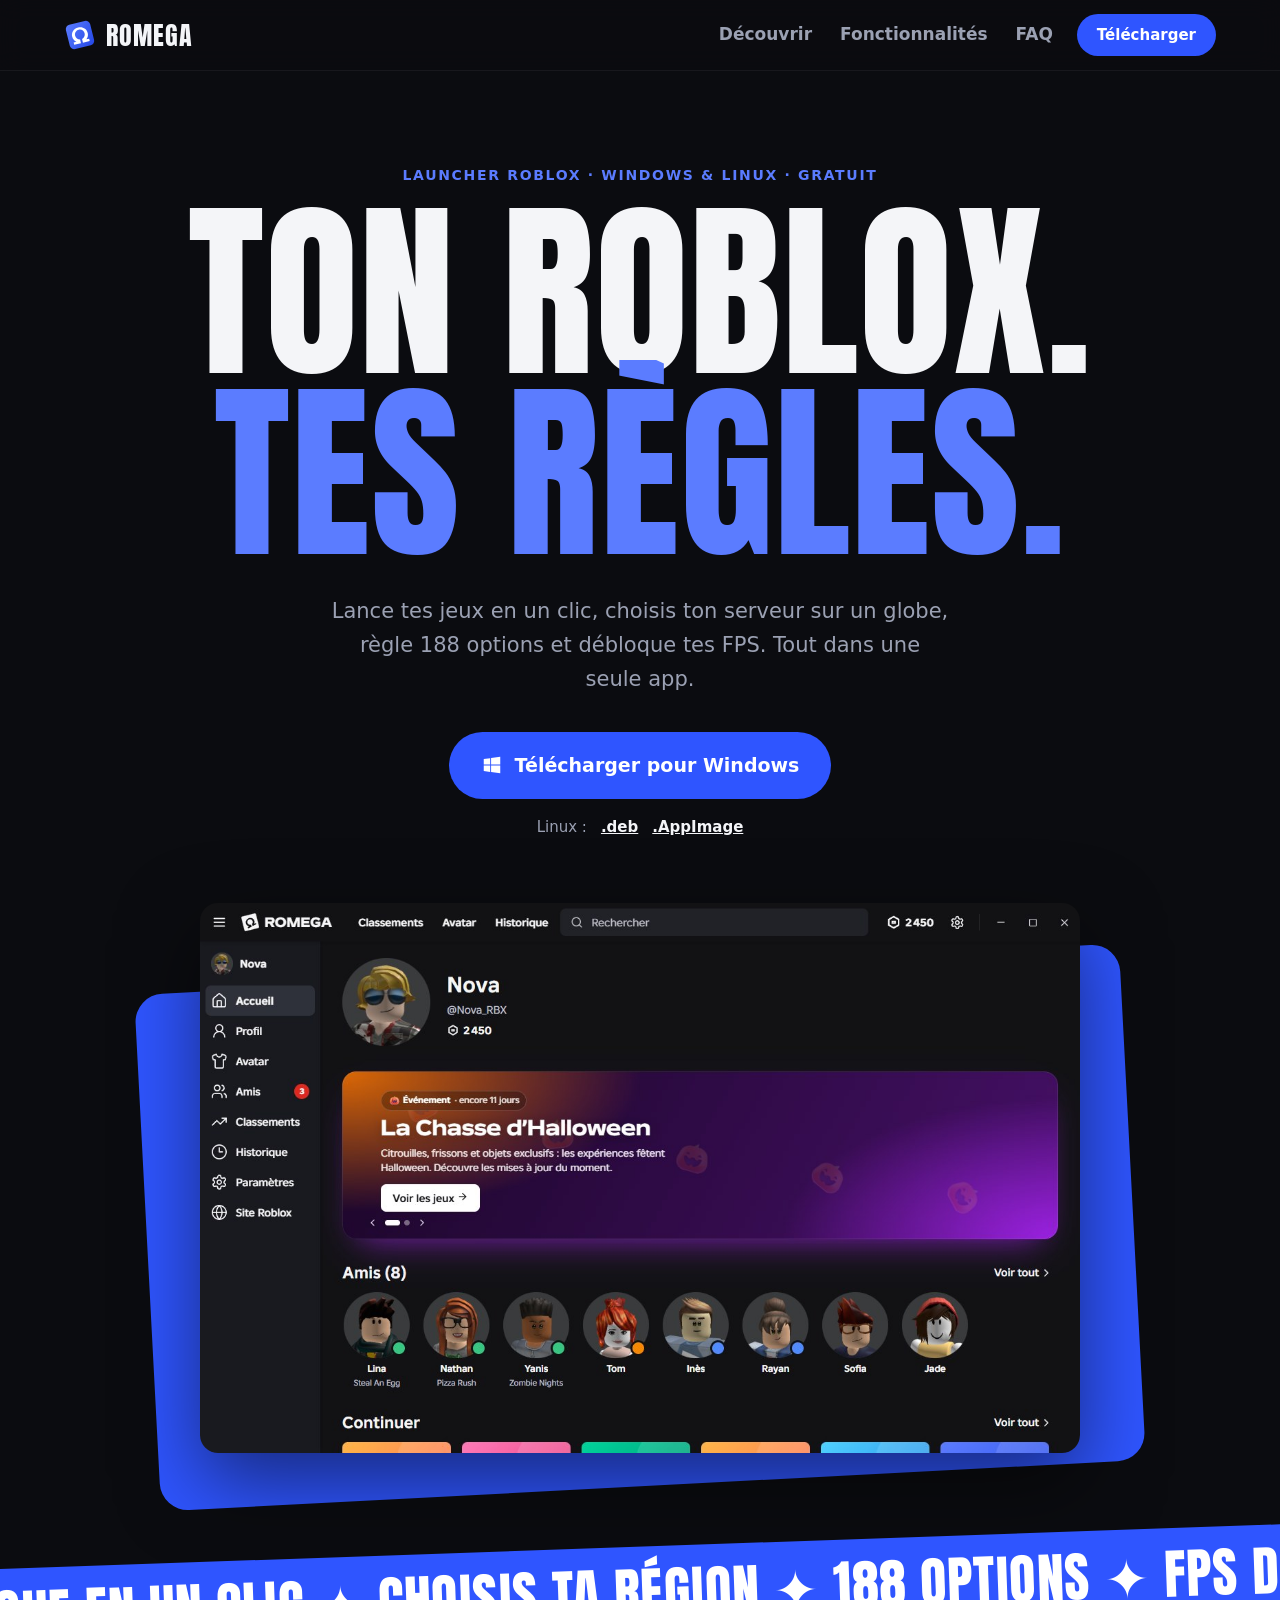
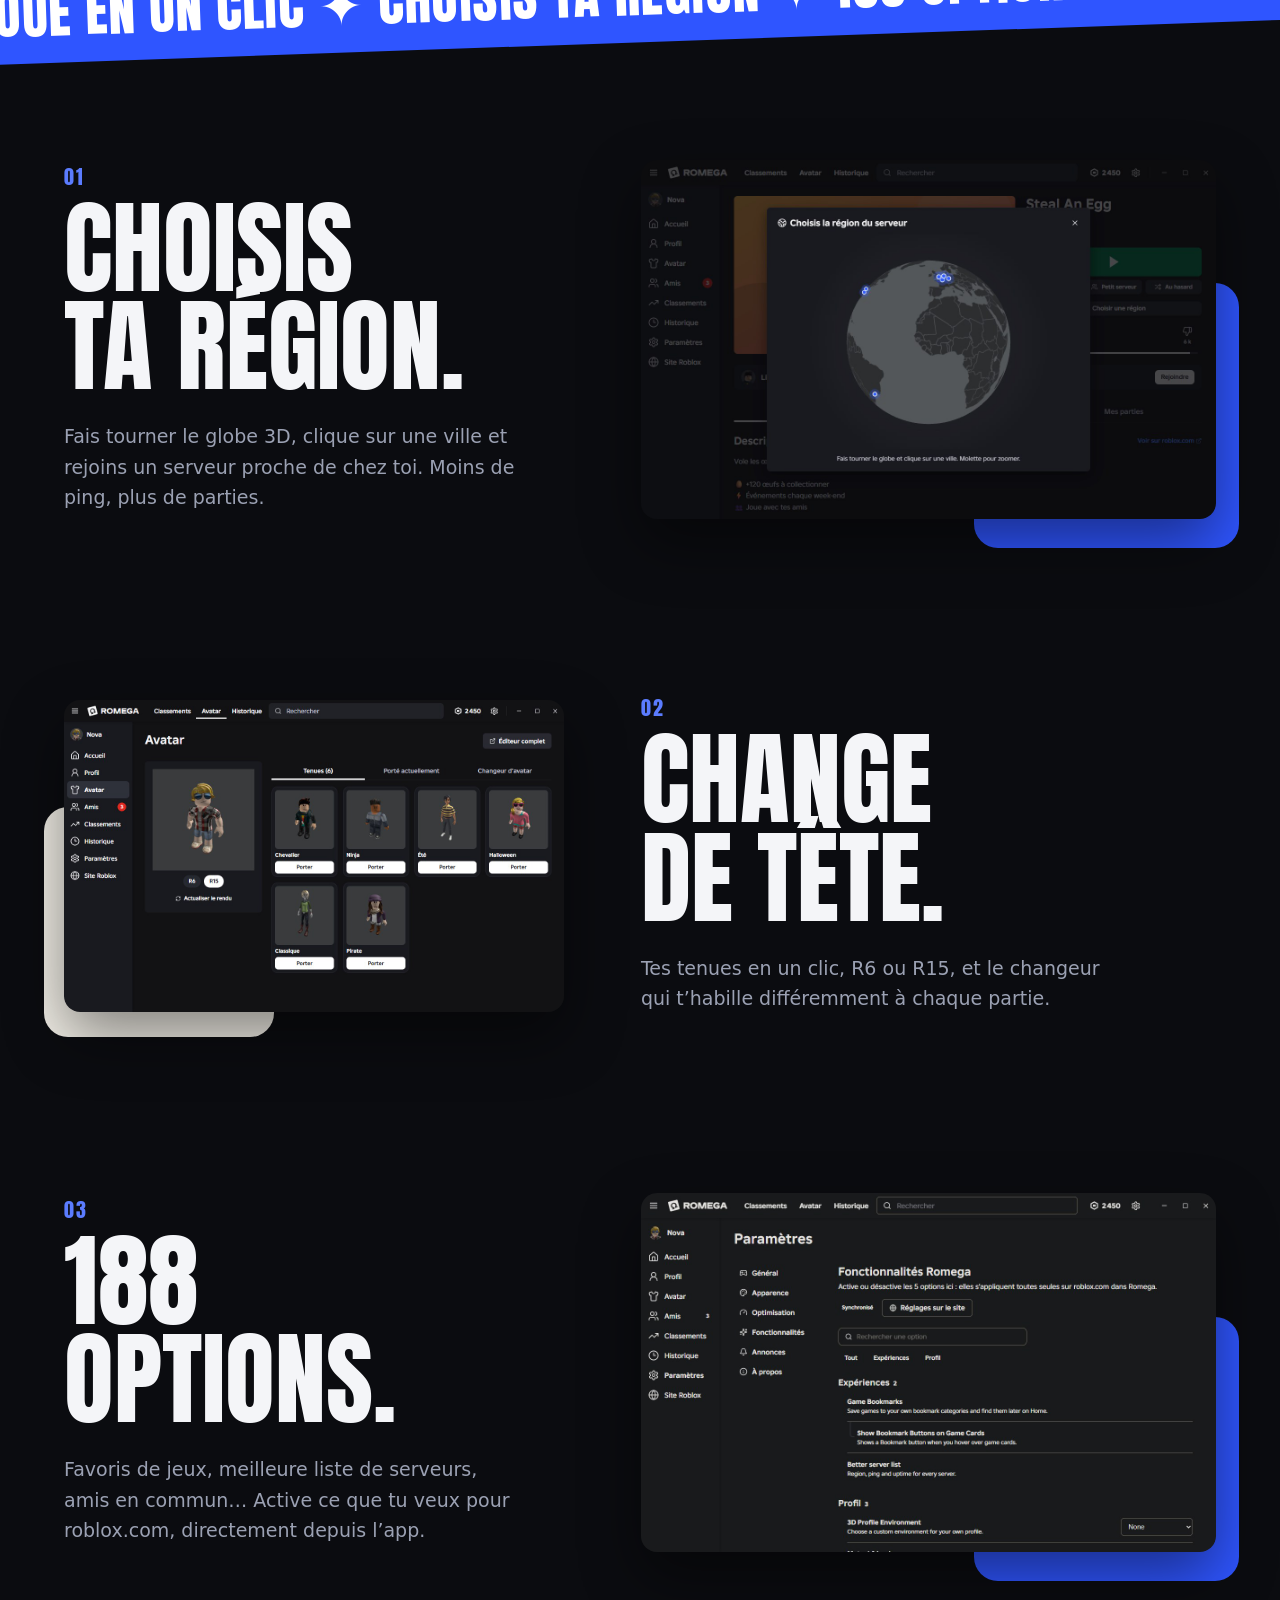
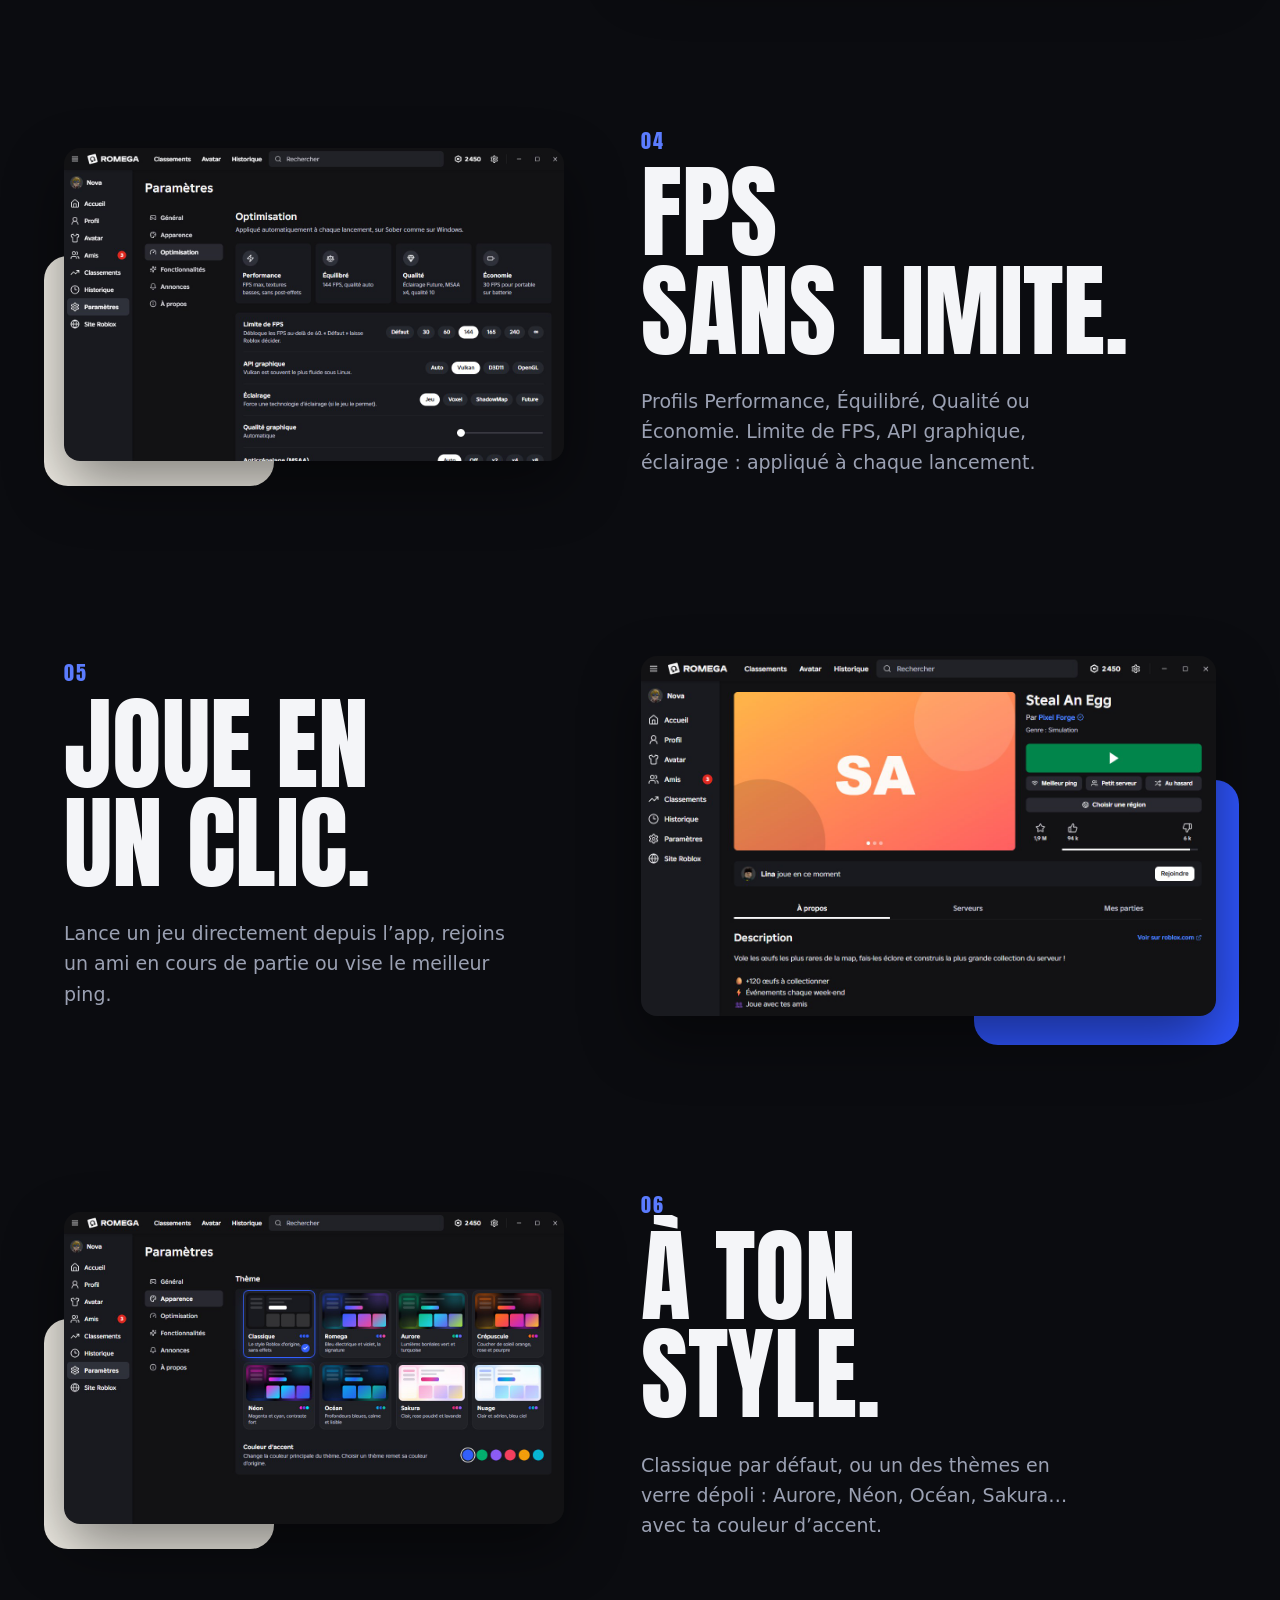
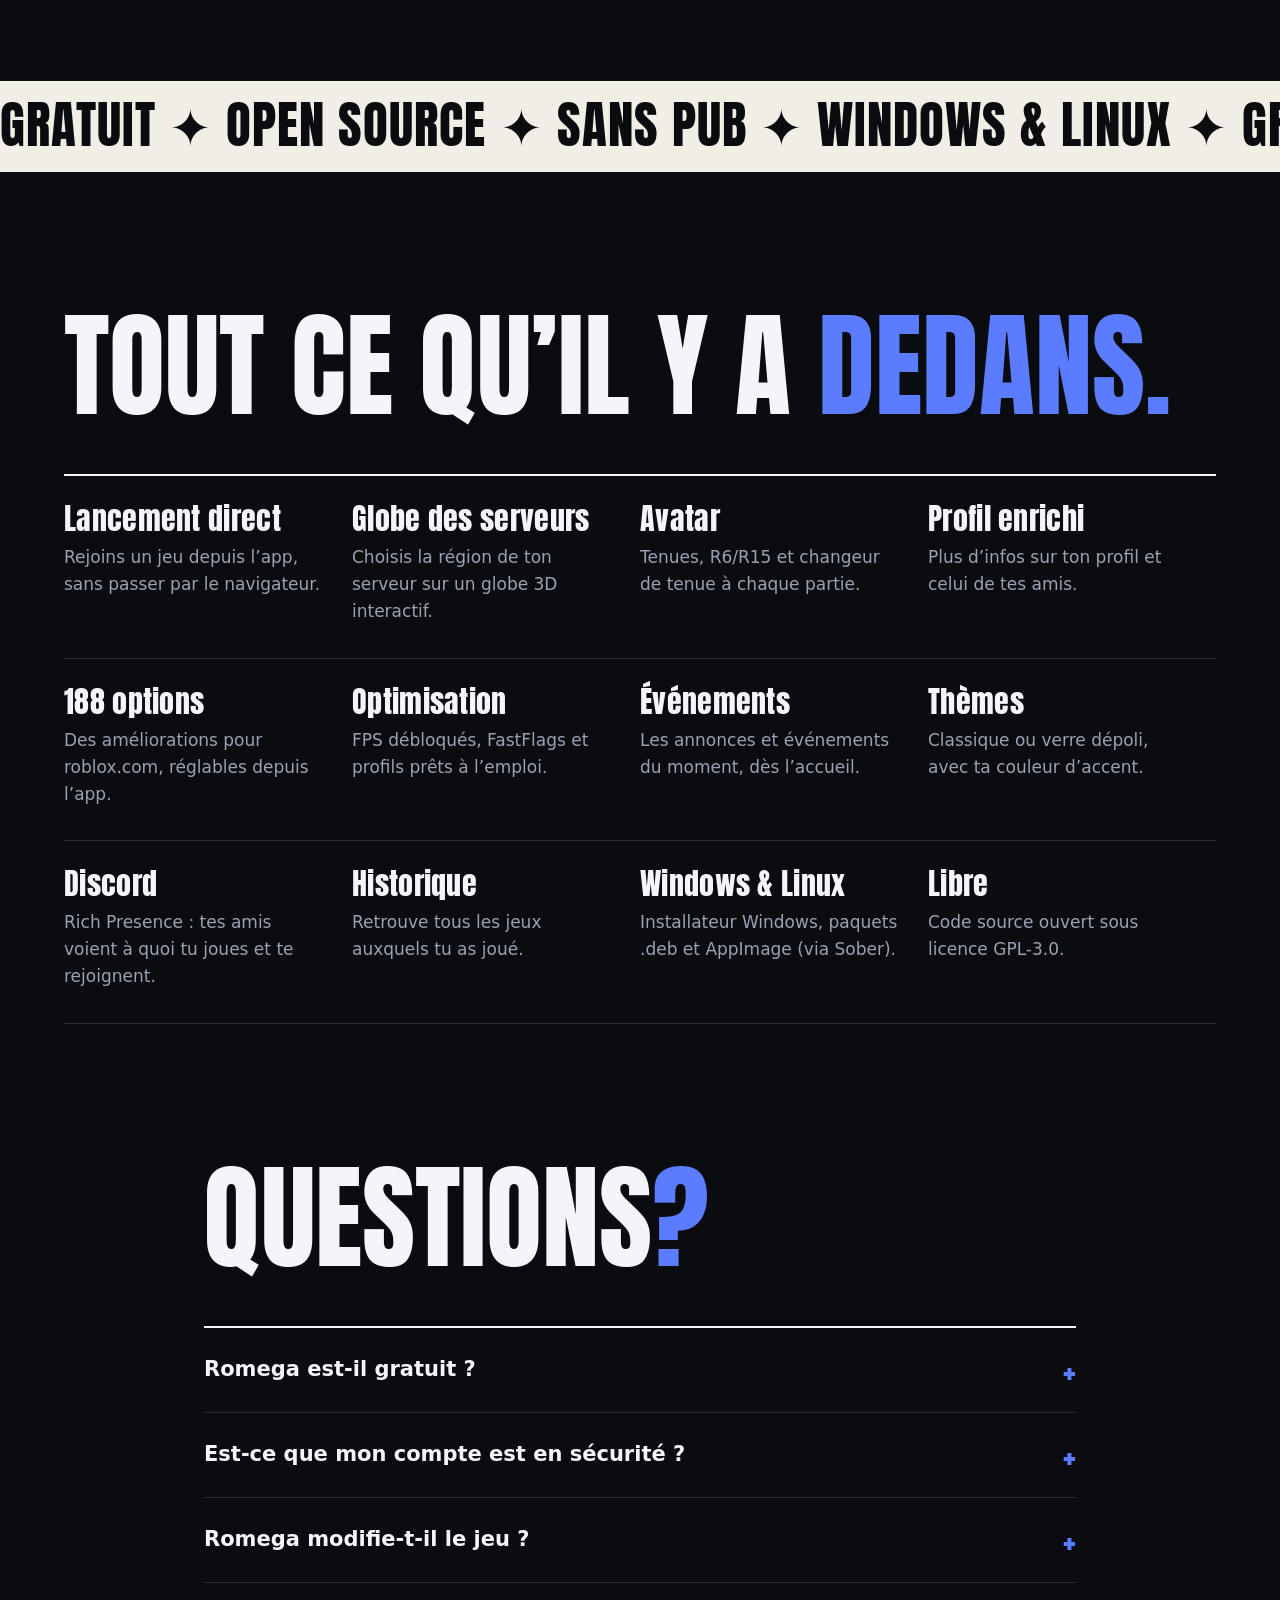
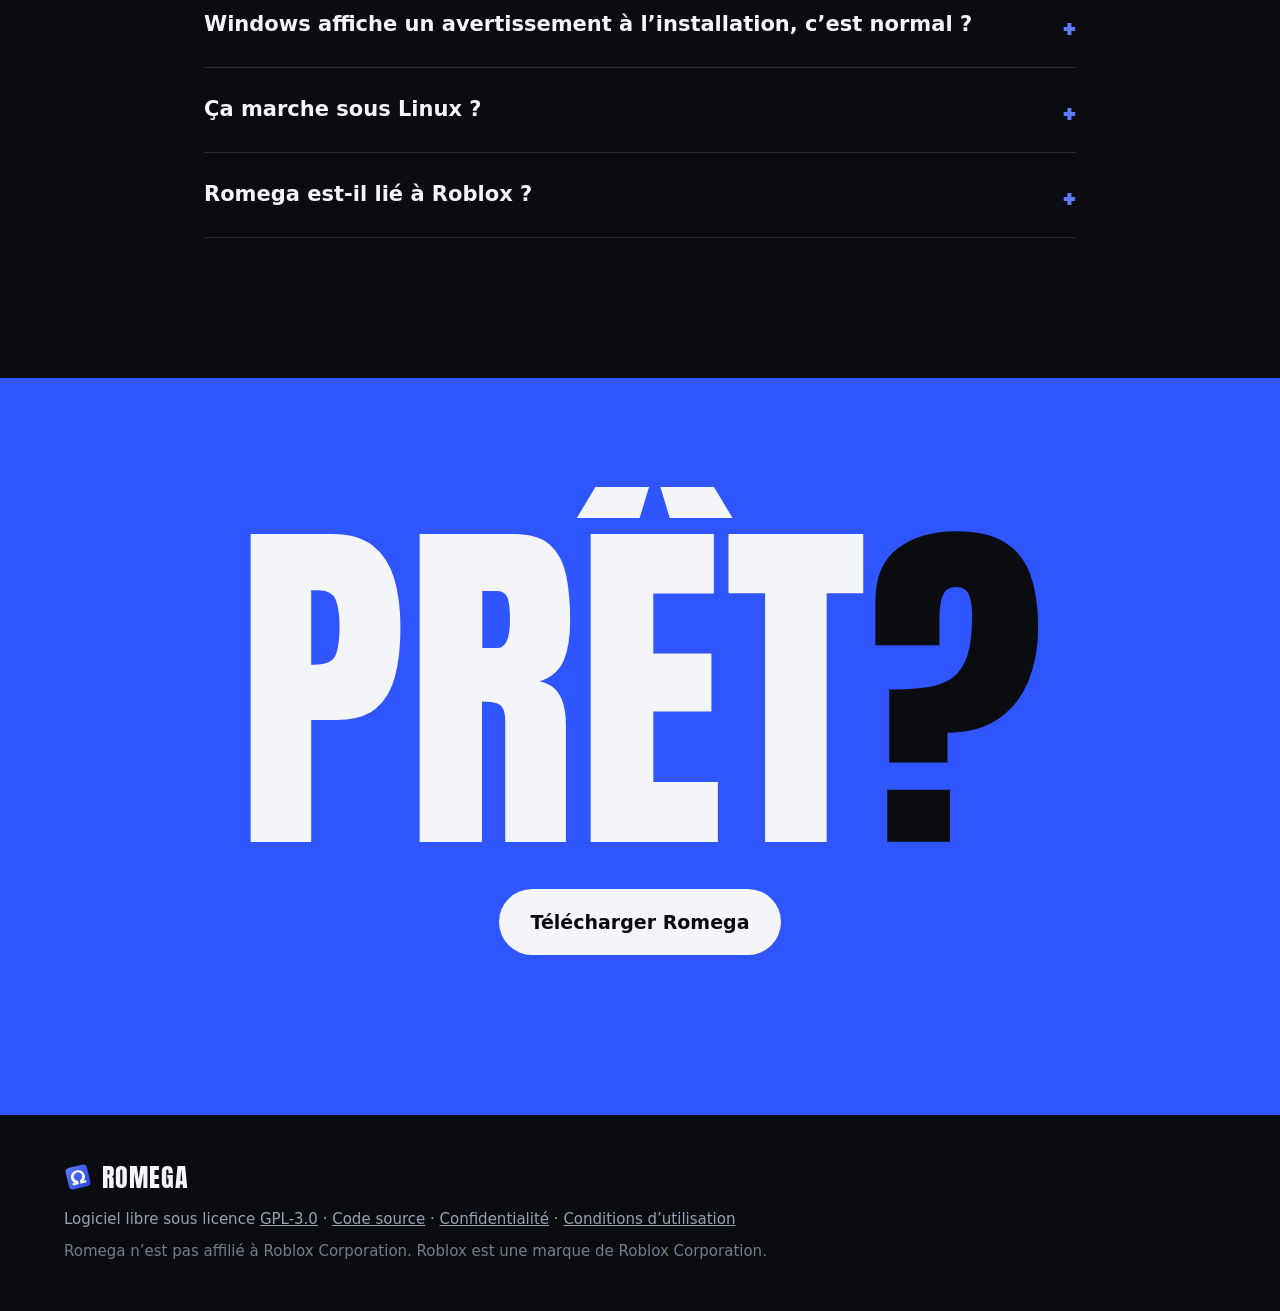
==== website/index.html @ b969984a "Publish Romega web components" ====
<!doctype html>
<html lang="fr">
<head>
  <meta charset="utf-8">
  <meta name="viewport" content="width=device-width, initial-scale=1">
  <title>Romega — le launcher Roblox qui va plus loin</title>
  <meta name="description" content="Romega est un launcher Roblox gratuit et libre pour Windows et Linux : lancement direct, choix de la région du serveur sur un globe 3D, avatar, 188 options, FPS illimités, thèmes et Discord Rich Presence.">
  <meta name="theme-color" content="#0B0C10">
  <meta property="og:title" content="Romega — le launcher Roblox qui va plus loin">
  <meta property="og:description" content="Lancement direct, globe des serveurs, 188 options, FPS illimités. Gratuit et libre.">
  <meta property="og:image" content="assets/accueil.jpg">
  <link rel="icon" href="assets/logo.svg" type="image/svg+xml">
  <link rel="icon" href="assets/favicon.png" type="image/png">
  <link rel="preload" href="fonts/anton.woff2" as="font" type="font/woff2" crossorigin>
  <link rel="stylesheet" href="style.css">
</head>
<body>
  <a class="skip" href="#main">Aller au contenu</a>

  <header class="top">
    <a class="brand" href="#" aria-label="Romega, accueil">
      <img src="assets/logo.svg" alt="" width="32" height="32">
      <span>ROMEGA</span>
    </a>
    <nav class="nav" aria-label="Navigation principale">
      <a href="#showcase">Découvrir</a>
      <a href="#fonctionnalites">Fonctionnalités</a>
      <a href="#faq">FAQ</a>
    </nav>
    <a class="btn btn-sm" data-dl="windows" href="#telecharger">Télécharger</a>
  </header>

  <main id="main">
    <!-- HERO -->
    <section class="hero">
      <p class="kicker reveal">Launcher Roblox · Windows &amp; Linux · Gratuit</p>
      <h1 class="hero-title" aria-label="Ton Roblox. Tes règles.">
        <span class="line"><span>TON ROBLOX.</span></span>
        <span class="line"><span class="accent">TES RÈGLES.</span></span>
      </h1>
      <p class="lead reveal">Lance tes jeux en un clic, choisis ton serveur sur un globe, règle 188 options et débloque tes FPS. Tout dans une seule app.</p>
      <div class="cta reveal" id="telecharger">
        <a class="btn btn-lg" data-dl="windows" href="#">
          <svg viewBox="0 0 24 24" aria-hidden="true"><path d="M3 5.5 10 4.5v7H3zM11 4.4 21 3v8.5H11zM3 12.5h7v7L3 18.5zM11 12.5h10V21l-10-1.4z"/></svg>
          Télécharger pour Windows
        </a>
        <div class="alt-dl">
          <span>Linux :</span>
          <a data-dl="deb" href="#">.deb</a>
          <a data-dl="appimage" href="#">.AppImage</a>
        </div>
      </div>
      <figure class="hero-shot reveal">
        <img src="assets/accueil.jpg" alt="Accueil de Romega : profil, événement d’Halloween et amis en ligne" width="1280" height="800">
      </figure>
    </section>

    <!-- BANDEAU -->
    <div class="marquee marquee-blue" aria-hidden="true">
      <div class="track">
        <span>JOUE EN UN CLIC ✦ CHOISIS TA RÉGION ✦ 188 OPTIONS ✦ FPS DÉBLOQUÉS ✦ CHANGE DE TENUE ✦&nbsp;</span>
        <span>JOUE EN UN CLIC ✦ CHOISIS TA RÉGION ✦ 188 OPTIONS ✦ FPS DÉBLOQUÉS ✦ CHANGE DE TENUE ✦&nbsp;</span>
      </div>
    </div>

    <!-- SHOWCASES -->
    <section id="showcase" class="showcases" aria-label="Découvrir Romega">
      <article class="show">
        <div class="show-text">
          <span class="num">01</span>
          <h2 class="big"><span class="line"><span>CHOISIS</span></span><span class="line"><span>TA RÉGION.</span></span></h2>
          <p>Fais tourner le globe 3D, clique sur une ville et rejoins un serveur proche de chez toi. Moins de ping, plus de parties.</p>
        </div>
        <figure class="show-img"><img src="assets/globe.jpg" alt="Globe 3D de sélection de la région du serveur" loading="lazy" width="1280" height="800"></figure>
      </article>

      <article class="show flip">
        <div class="show-text">
          <span class="num">02</span>
          <h2 class="big"><span class="line"><span>CHANGE</span></span><span class="line"><span>DE TÊTE.</span></span></h2>
          <p>Tes tenues en un clic, R6 ou R15, et le changeur qui t’habille différemment à chaque partie.</p>
        </div>
        <figure class="show-img"><img src="assets/avatar.jpg" alt="Page Avatar avec le rendu du personnage et les tenues enregistrées" loading="lazy" width="1280" height="800"></figure>
      </article>

      <article class="show">
        <div class="show-text">
          <span class="num">03</span>
          <h2 class="big"><span class="line"><span>188</span></span><span class="line"><span>OPTIONS.</span></span></h2>
          <p>Favoris de jeux, meilleure liste de serveurs, amis en commun… Active ce que tu veux pour roblox.com, directement depuis l’app.</p>
        </div>
        <figure class="show-img"><img src="assets/fonctionnalites.jpg" alt="Page Fonctionnalités avec des interrupteurs par option" loading="lazy" width="1280" height="800"></figure>
      </article>

      <article class="show flip">
        <div class="show-text">
          <span class="num">04</span>
          <h2 class="big"><span class="line"><span>FPS</span></span><span class="line"><span>SANS LIMITE.</span></span></h2>
          <p>Profils Performance, Équilibré, Qualité ou Économie. Limite de FPS, API graphique, éclairage : appliqué à chaque lancement.</p>
        </div>
        <figure class="show-img"><img src="assets/optimisation.jpg" alt="Page Optimisation avec la limite de FPS réglée à 144" loading="lazy" width="1280" height="800"></figure>
      </article>

      <article class="show">
        <div class="show-text">
          <span class="num">05</span>
          <h2 class="big"><span class="line"><span>JOUE EN</span></span><span class="line"><span>UN CLIC.</span></span></h2>
          <p>Lance un jeu directement depuis l’app, rejoins un ami en cours de partie ou vise le meilleur ping.</p>
        </div>
        <figure class="show-img"><img src="assets/jeu.jpg" alt="Page d’un jeu avec le bouton Jouer, les options de serveur et un ami en partie" loading="lazy" width="1280" height="800"></figure>
      </article>

      <article class="show flip">
        <div class="show-text">
          <span class="num">06</span>
          <h2 class="big"><span class="line"><span>À TON</span></span><span class="line"><span>STYLE.</span></span></h2>
          <p>Classique par défaut, ou un des thèmes en verre dépoli : Aurore, Néon, Océan, Sakura… avec ta couleur d’accent.</p>
        </div>
        <figure class="show-img"><img src="assets/themes.jpg" alt="Choix du thème : Classique, Romega, Aurore, Néon…" loading="lazy" width="1280" height="800"></figure>
      </article>
    </section>

    <div class="marquee marquee-light" aria-hidden="true">
      <div class="track reverse">
        <span>GRATUIT ✦ OPEN SOURCE ✦ SANS PUB ✦ WINDOWS &amp; LINUX ✦&nbsp;</span>
        <span>GRATUIT ✦ OPEN SOURCE ✦ SANS PUB ✦ WINDOWS &amp; LINUX ✦&nbsp;</span>
      </div>
    </div>

    <!-- LISTE -->
    <section id="fonctionnalites" class="features">
      <h2 class="section-title reveal">TOUT CE QU’IL Y A <span class="accent">DEDANS.</span></h2>
      <ul class="feature-list">
        <li class="reveal"><h3>Lancement direct</h3><p>Rejoins un jeu depuis l’app, sans passer par le navigateur.</p></li>
        <li class="reveal"><h3>Globe des serveurs</h3><p>Choisis la région de ton serveur sur un globe 3D interactif.</p></li>
        <li class="reveal"><h3>Avatar</h3><p>Tenues, R6/R15 et changeur de tenue à chaque partie.</p></li>
        <li class="reveal"><h3>Profil enrichi</h3><p>Plus d’infos sur ton profil et celui de tes amis.</p></li>
        <li class="reveal"><h3>188 options</h3><p>Des améliorations pour roblox.com, réglables depuis l’app.</p></li>
        <li class="reveal"><h3>Optimisation</h3><p>FPS débloqués, FastFlags et profils prêts à l’emploi.</p></li>
        <li class="reveal"><h3>Événements</h3><p>Les annonces et événements du moment, dès l’accueil.</p></li>
        <li class="reveal"><h3>Thèmes</h3><p>Classique ou verre dépoli, avec ta couleur d’accent.</p></li>
        <li class="reveal"><h3>Discord</h3><p>Rich Presence : tes amis voient à quoi tu joues et te rejoignent.</p></li>
        <li class="reveal"><h3>Historique</h3><p>Retrouve tous les jeux auxquels tu as joué.</p></li>
        <li class="reveal"><h3>Windows &amp; Linux</h3><p>Installateur Windows, paquets .deb et AppImage (via Sober).</p></li>
        <li class="reveal"><h3>Libre</h3><p>Code source ouvert sous licence GPL-3.0.</p></li>
      </ul>
    </section>

    <!-- FAQ -->
    <section id="faq" class="faq">
      <h2 class="section-title reveal">QUESTIONS<span class="accent">?</span></h2>
      <div class="faq-list">
        <details>
          <summary>Romega est-il gratuit ?</summary>
          <p>Oui, totalement. Romega est un logiciel libre sous licence GPL-3.0 : pas de pub, pas d’abonnement, pas de tracking.</p>
        </details>
        <details>
          <summary>Est-ce que mon compte est en sécurité ?</summary>
          <p>Tu te connectes sur la page officielle de roblox.com, dans une fenêtre de l’application. Ton mot de passe est saisi directement chez Roblox.</p>
        </details>
        <details>
          <summary>Romega modifie-t-il le jeu ?</summary>
          <p>Non. Romega lance le client Roblox officiel et applique uniquement des réglages de configuration (FPS, graphismes). Rien n’est injecté dans le jeu.</p>
        </details>
        <details>
          <summary>Windows affiche un avertissement à l’installation, c’est normal ?</summary>
          <p>Oui, Windows SmartScreen prévient pour les applications encore peu téléchargées. Clique sur « Informations complémentaires » puis « Exécuter quand même ».</p>
        </details>
        <details>
          <summary>Ça marche sous Linux ?</summary>
          <p>Oui. Installe le paquet .deb ou l’AppImage : Romega lance Roblox via Sober.</p>
        </details>
        <details>
          <summary>Romega est-il lié à Roblox ?</summary>
          <p>Non. Romega est un projet indépendant, il n’est ni affilié, ni approuvé par Roblox Corporation.</p>
        </details>
      </div>
    </section>

    <!-- CTA FINAL -->
    <section class="final">
      <h2 class="mega" aria-label="Prêt ?"><span class="line"><span>PRÊT<span class="accent">?</span></span></span></h2>
      <a class="btn btn-lg btn-invert reveal" data-dl="windows" href="#">Télécharger Romega</a>
    </section>
  </main>

  <footer class="foot">
    <div class="brand">
      <img src="assets/logo.svg" alt="" width="28" height="28">
      <span>ROMEGA</span>
    </div>
    <p>Logiciel libre sous licence <a href="https://www.gnu.org/licenses/gpl-3.0.fr.html">GPL-3.0</a> · <a data-dl="source" href="#">Code source</a> · <a href="confidentialite">Confidentialité</a> · <a href="conditions-utilisation">Conditions d’utilisation</a></p>
    <p class="muted">Romega n’est pas affilié à Roblox Corporation. Roblox est une marque de Roblox Corporation.</p>
  </footer>

  <script src="main.js"></script>
</body>
</html>
---- website/style.css ----
@font-face {
  font-family: "Anton";
  src: url("fonts/anton.woff2") format("woff2");
  font-display: swap;
}

:root {
  --bg: #0B0C10;
  --bg-2: #13151C;
  --ink: #F4F5F8;
  --muted: #9BA1B3;
  --blue: #2F55FF;
  --blue-2: #5B7CFF;
  --paper: #F1EEE6;
  --display: "Anton", "Impact", "Arial Narrow Bold", sans-serif;
  --body: system-ui, -apple-system, "Segoe UI", Roboto, sans-serif;
  --gutter: clamp(16px, 5vw, 64px);
  --ease: cubic-bezier(.2, .8, .2, 1);
}

* { box-sizing: border-box; }
html { scroll-behavior: smooth; scroll-padding-top: 80px; }
body {
  margin: 0;
  background: var(--bg);
  color: var(--ink);
  font: 17px/1.6 var(--body);
  -webkit-font-smoothing: antialiased;
}
/* clip (pas hidden) : coupe le bandeau incliné sans casser le header sticky */
main { overflow-x: clip; }
img { display: block; max-width: 100%; height: auto; }
a { color: inherit; }
h1, h2, h3 { margin: 0; }
.accent { color: var(--blue-2); }

.skip {
  position: absolute; left: -9999px; top: 8px;
  background: var(--ink); color: var(--bg); padding: 8px 14px; z-index: 100;
}
.skip:focus { left: 8px; }
:focus-visible { outline: 3px solid var(--blue-2); outline-offset: 3px; }

/* Header */
.top {
  position: sticky; top: 0; z-index: 50;
  display: flex; align-items: center; gap: 24px;
  padding: 14px var(--gutter);
  background: rgba(11, 12, 16, .82);
  backdrop-filter: blur(12px);
  border-bottom: 1px solid rgba(255, 255, 255, .06);
}
.brand { display: flex; align-items: center; gap: 10px; text-decoration: none; }
.brand span { font: 26px/1 var(--display); letter-spacing: .04em; }
.nav { display: flex; gap: 28px; margin-left: auto; }
.nav a { text-decoration: none; font-weight: 600; color: var(--muted); transition: color .2s; }
.nav a:hover { color: var(--ink); }

/* Buttons */
.btn {
  display: inline-flex; align-items: center; gap: 12px;
  background: var(--blue); color: #fff;
  font-weight: 700; text-decoration: none;
  border-radius: 999px;
  transition: transform .25s var(--ease), background .2s;
}
.btn:hover { background: #2447E6; transform: translateY(-2px); }
.btn svg { width: 22px; height: 22px; fill: currentColor; }
.btn-sm { padding: 9px 20px; font-size: 15px; }
.btn-lg { padding: 18px 32px; font-size: 19px; }
.btn-invert { background: var(--ink); color: var(--bg); }
.btn-invert:hover { background: #fff; }

/* Kinetic lines: each line slides up from behind a mask */
/* padding-top laisse de la place aux accents (È, Ê) sous le masque */
.line { display: block; overflow: hidden; padding: .14em 0 .04em; margin-top: -.14em; }
.line > span { display: inline-block; transform: translateY(105%); transition: transform 1s var(--ease); }
.in .line > span, .hero-title.in .line > span { transform: none; }
.line:nth-child(2) > span { transition-delay: .12s; }

.reveal { opacity: 0; transform: translateY(32px); transition: opacity .8s var(--ease), transform .8s var(--ease); }
.reveal.in { opacity: 1; transform: none; }

/* Hero */
.hero {
  padding: clamp(48px, 10vh, 120px) var(--gutter) 0;
  text-align: center;
  position: relative;
}
.kicker {
  display: inline-block; margin: 0 0 20px;
  font-weight: 700; font-size: 14px; letter-spacing: .12em; text-transform: uppercase;
  color: var(--blue-2);
}
.hero-title {
  font: clamp(64px, 15vw, 220px)/.9 var(--display);
  letter-spacing: .005em;
}
.lead { max-width: 620px; margin: 28px auto 0; font-size: clamp(17px, 2vw, 21px); color: var(--muted); }
.cta { display: flex; flex-direction: column; align-items: center; gap: 16px; margin-top: 36px; }
.alt-dl { display: flex; gap: 14px; color: var(--muted); font-size: 15px; }
.alt-dl a { font-weight: 700; color: var(--ink); }
.hero-shot {
  margin: 64px auto 0; max-width: 880px;
  position: relative;
}
.hero-shot::before {
  content: ""; position: absolute; inset: 12% -6% -6% -6%;
  background: var(--blue); border-radius: 28px; z-index: -1;
  transform: rotate(-3deg);
}
.hero-shot img { border-radius: 18px; box-shadow: 0 30px 80px rgba(0, 0, 0, .5); }
.hero-shot.reveal { transform: translateY(80px); transition-duration: 1.2s; }
.hero-shot.reveal.in { transform: none; }

/* Marquees */
.marquee { overflow: hidden; white-space: nowrap; padding: 18px 0; margin-top: 96px; }
.marquee-blue { background: var(--blue); color: #fff; transform: rotate(-2deg) scale(1.05); }
.marquee-light { background: var(--paper); color: var(--bg); margin-top: 0; }
.track { display: inline-flex; animation: scroll 40s linear infinite; }
.track.reverse { animation-direction: reverse; }
.track span { font: clamp(28px, 4vw, 52px)/1 var(--display); letter-spacing: .02em; }
@keyframes scroll { to { transform: translateX(-50%); } }

/* Showcases */
.showcases { padding: 120px var(--gutter) 140px; display: grid; gap: clamp(96px, 14vw, 180px); }
.show {
  display: grid; grid-template-columns: 1fr 1.15fr; gap: clamp(32px, 6vw, 96px);
  align-items: center; max-width: 1280px; margin: 0 auto; width: 100%;
}
.show.flip .show-text { order: 2; }
.num { display: block; font: 20px/1 var(--display); color: var(--blue-2); margin-bottom: 14px; letter-spacing: .1em; }
.big { font: clamp(52px, 8vw, 120px)/.92 var(--display); }
.show-text p { color: var(--muted); font-size: 19px; max-width: 460px; margin: 24px 0 0; }
.show-img { margin: 0; position: relative; }
.show-img img {
  border-radius: 16px; box-shadow: 0 24px 60px rgba(0, 0, 0, .45);
  opacity: 0; transform: translateX(60px) rotate(2deg);
  transition: opacity 1s var(--ease), transform 1s var(--ease);
}
.show.flip .show-img img { transform: translateX(-60px) rotate(-2deg); }
.show.in .show-img img { opacity: 1; transform: none; }
.show-img::after {
  content: ""; position: absolute; z-index: -1; width: 46%; aspect-ratio: 1;
  right: -4%; bottom: -8%; border-radius: 24px; background: var(--blue);
  transform: scale(.6); opacity: 0; transition: transform 1.1s var(--ease) .15s, opacity .6s;
}
.show.flip .show-img::after { right: auto; left: -4%; background: var(--paper); }
.show.in .show-img::after { transform: none; opacity: 1; }

/* Section titles */
.section-title { font: clamp(48px, 9vw, 130px)/.92 var(--display); margin-bottom: 56px; }

/* Feature list */
.features { padding: 140px var(--gutter); max-width: 1280px; margin: 0 auto; }
.feature-list {
  list-style: none; margin: 0; padding: 0;
  display: grid; grid-template-columns: repeat(auto-fill, minmax(260px, 1fr));
  border-top: 2px solid var(--ink);
}
.feature-list li { padding: 28px 24px 32px 0; border-bottom: 1px solid rgba(255, 255, 255, .12); }
.feature-list h3 { font: 30px/1 var(--display); letter-spacing: .01em; margin-bottom: 10px; }
.feature-list p { margin: 0; color: var(--muted); }
.feature-list li:nth-child(3n+2) { transition-delay: .08s; }
.feature-list li:nth-child(3n) { transition-delay: .16s; }

/* FAQ */
.faq { padding: 0 var(--gutter) 140px; max-width: 1000px; margin: 0 auto; }
.faq-list { border-top: 2px solid var(--ink); }
details { border-bottom: 1px solid rgba(255, 255, 255, .12); }
summary {
  list-style: none; cursor: pointer;
  display: flex; justify-content: space-between; align-items: center; gap: 16px;
  padding: 24px 0; font-size: 21px; font-weight: 700;
}
summary::-webkit-details-marker { display: none; }
summary::after {
  content: "+"; font: 36px/1 var(--display); color: var(--blue-2);
  transition: transform .3s var(--ease);
}
details[open] summary::after { transform: rotate(45deg); }
details p { margin: 0 0 24px; color: var(--muted); max-width: 720px; }

/* Final CTA */
.final {
  background: var(--blue); text-align: center;
  padding: clamp(80px, 14vw, 160px) var(--gutter);
}
.mega { font: clamp(110px, 28vw, 380px)/.85 var(--display); }
.final .accent { color: var(--bg); }
.final .btn { margin-top: 32px; }

/* Footer */
.foot {
  padding: 48px var(--gutter);
  display: grid; gap: 8px; justify-items: start;
  color: var(--muted); font-size: 15px;
}
.foot .brand { color: var(--ink); margin-bottom: 8px; }
.foot p { margin: 0; }
.foot .muted { opacity: .75; }

/* Legal pages */
.legal-hero {
  padding: clamp(64px, 10vw, 120px) var(--gutter) clamp(64px, 8vw, 100px);
  text-align: center;
  background:
    radial-gradient(circle at 50% 10%, rgba(47, 85, 255, .18), transparent 42%),
    var(--bg);
}
.legal-title { font-size: clamp(58px, 11vw, 164px); }
.legal-badges {
  display: flex; flex-wrap: wrap; justify-content: center; gap: 10px;
  margin-top: 32px;
}
.legal-badges span {
  padding: 8px 16px; border: 1px solid rgba(255, 255, 255, .15);
  border-radius: 999px; color: var(--ink); background: rgba(255, 255, 255, .04);
  font-size: 14px; font-weight: 700;
}
.legal-updated { margin: 24px 0 0; color: var(--muted); font-size: 14px; }
.legal-layout {
  display: grid; grid-template-columns: 230px minmax(0, 780px);
  justify-content: center; align-items: start; gap: clamp(40px, 7vw, 100px);
  padding: 0 var(--gutter) 140px;
}
.legal-toc { position: sticky; top: 104px; border-top: 2px solid var(--ink); padding-top: 20px; }
.legal-toc-title { margin: 0 0 16px; font: 24px/1 var(--display); letter-spacing: .06em; }
.legal-toc nav { display: grid; gap: 10px; }
.legal-toc a { color: var(--muted); text-decoration: none; font-size: 14px; line-height: 1.4; transition: color .2s; }
.legal-toc a:hover { color: var(--blue-2); }
.legal-content { min-width: 0; }
.legal-section { padding: 48px 0 56px; border-top: 1px solid rgba(255, 255, 255, .15); scroll-margin-top: 90px; }
.legal-section:first-child { border-top: 2px solid var(--ink); }
.legal-section h2 { font: clamp(36px, 5vw, 62px)/1 var(--display); letter-spacing: .01em; margin-bottom: 28px; }
.legal-section h3 { margin: 32px 0 10px; font-size: 20px; line-height: 1.35; }
.legal-section p, .legal-section li { color: #C5C9D4; }
.legal-section p { margin: 0 0 18px; }
.legal-section ul, .legal-section ol { margin: 12px 0 24px; padding-left: 24px; }
.legal-section li { margin-bottom: 9px; padding-left: 5px; }
.legal-section li::marker { color: var(--blue-2); }
.legal-section code {
  padding: 2px 6px; border-radius: 5px; background: var(--bg-2);
  color: var(--ink); font-size: .86em; overflow-wrap: anywhere;
}
.legal-callout {
  position: relative; margin-top: 28px; padding: 24px 26px;
  background: var(--bg-2); border-left: 4px solid var(--blue-2); border-radius: 0 12px 12px 0;
}
.legal-callout strong { display: block; margin-bottom: 6px; color: var(--ink); }
.legal-callout p { margin: 0; }
.legal-warning { border-left-color: #F2B84B; }
.legal-table-wrap { overflow-x: auto; margin: 28px 0; border: 1px solid rgba(255, 255, 255, .12); border-radius: 12px; }
.legal-table { width: 100%; border-collapse: collapse; min-width: 620px; font-size: 15px; }
.legal-table th, .legal-table td { padding: 16px; text-align: left; vertical-align: top; border-bottom: 1px solid rgba(255, 255, 255, .1); }
.legal-table th { background: var(--blue); color: #fff; font-size: 14px; }
.legal-table td { color: #C5C9D4; }
.legal-table td:first-child { color: var(--ink); font-weight: 700; }
.legal-table tr:last-child td { border-bottom: 0; }
.legal-back { margin-top: 16px; padding: 13px 24px; }

/* Mobile */
@media (max-width: 820px) {
  .nav { display: none; }
  .top .btn { margin-left: auto; }
  .show { grid-template-columns: 1fr; }
  .show.flip .show-text { order: 0; }
  .show-img::after { width: 40%; }
  .marquee { margin-top: 64px; }
  .showcases, .features { padding-top: 88px; padding-bottom: 96px; }
  .legal-layout { grid-template-columns: minmax(0, 1fr); gap: 48px; padding-bottom: 88px; }
  .legal-toc { position: static; }
  .legal-toc nav { grid-template-columns: repeat(2, minmax(0, 1fr)); }
  .legal-section { padding-top: 40px; }
}

@media (max-width: 480px) {
  .legal-toc nav { grid-template-columns: 1fr; }
  .legal-callout { padding: 20px; }
  .legal-badges { align-items: center; flex-direction: column; }
}

/* Reduced motion: everything visible, nothing moves */
@media (prefers-reduced-motion: reduce) {
  html { scroll-behavior: auto; }
  *, *::before, *::after { transition: none !important; animation: none !important; }
  .reveal, .line > span, .show-img img, .show-img::after { opacity: 1 !important; transform: none !important; }
}
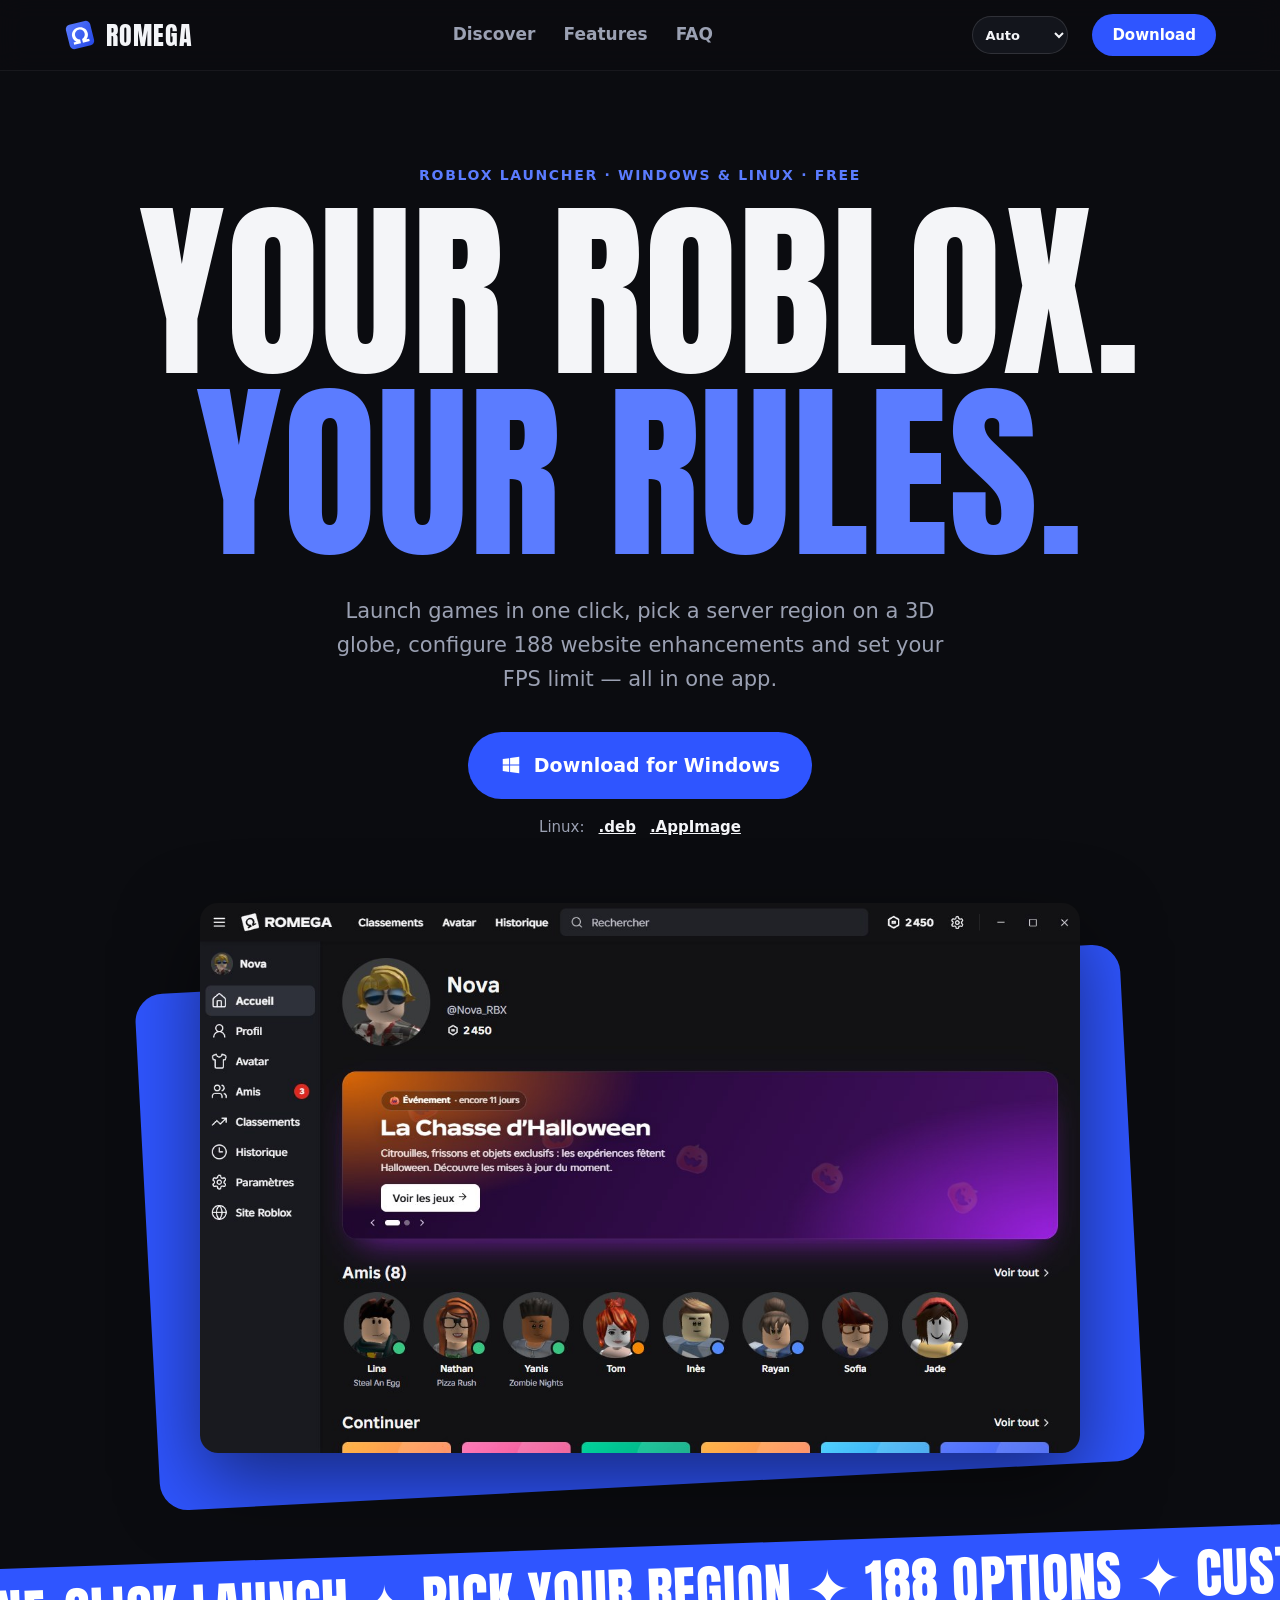
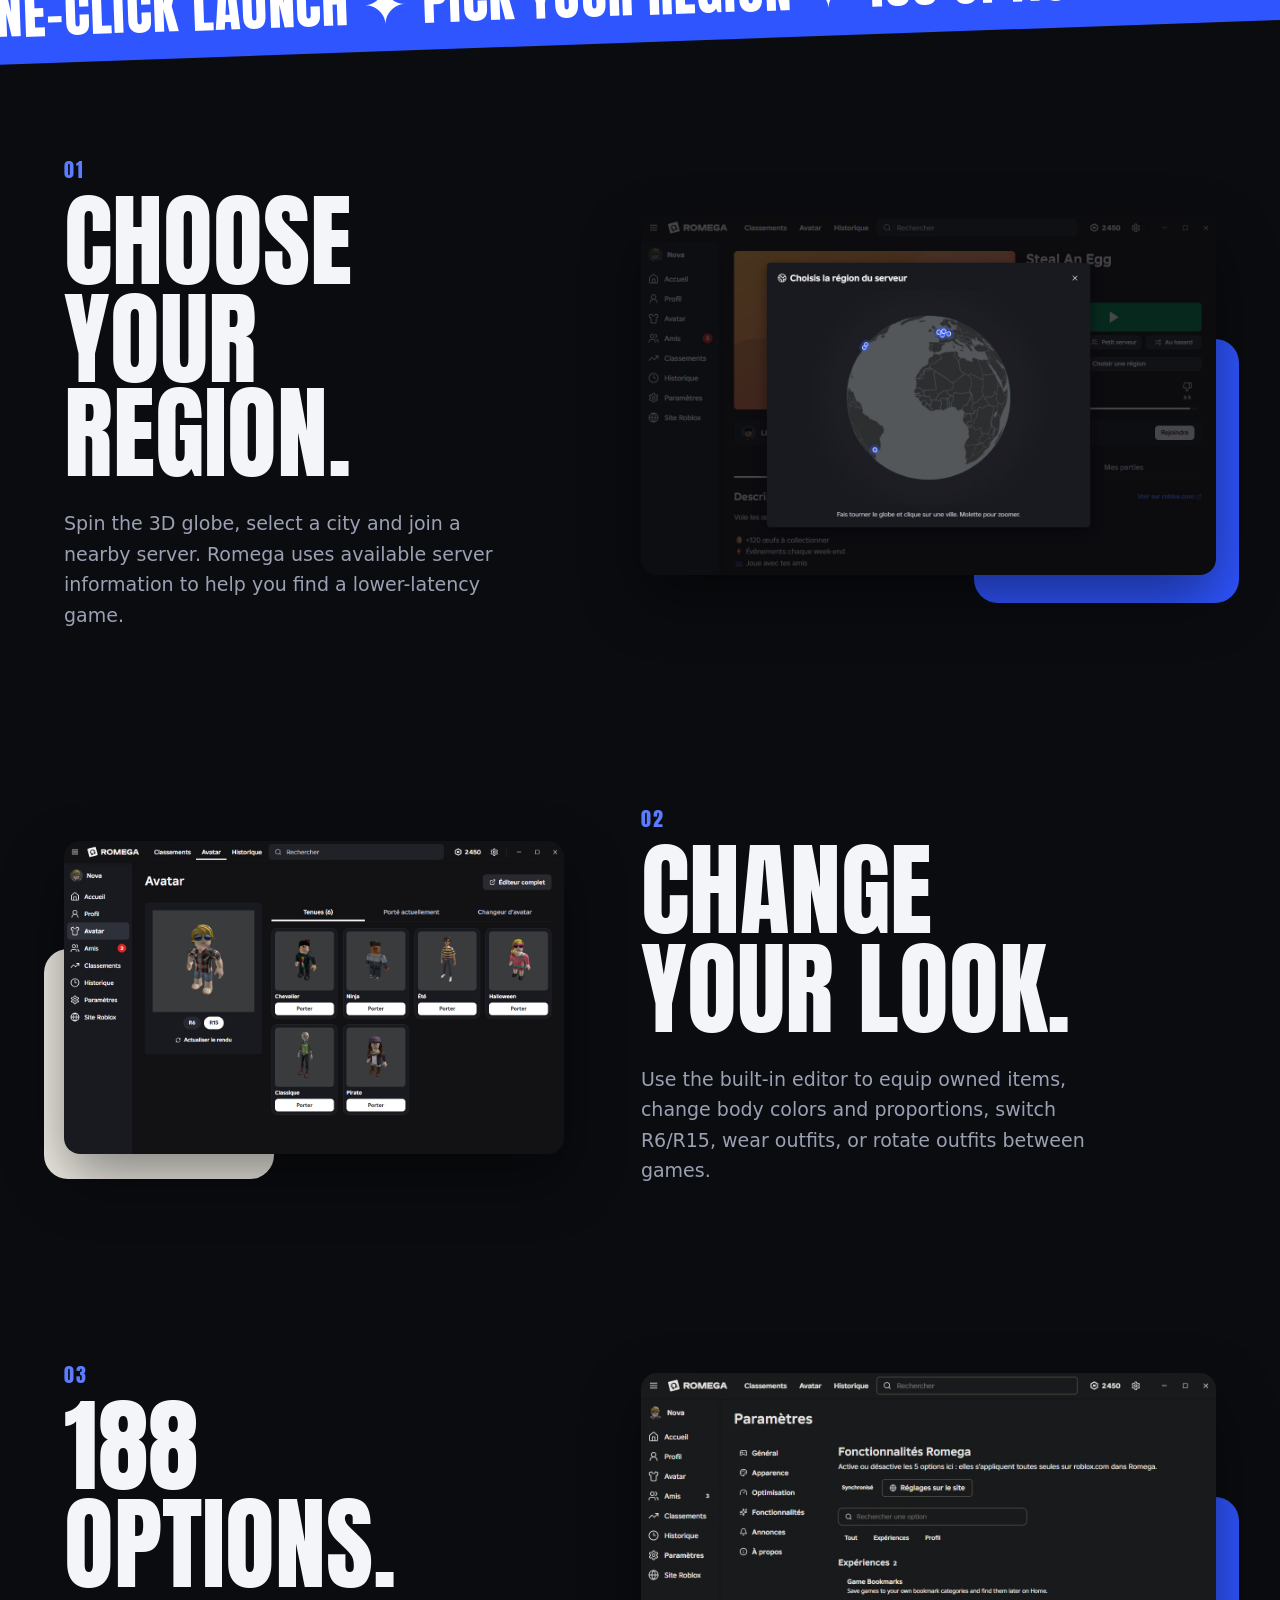
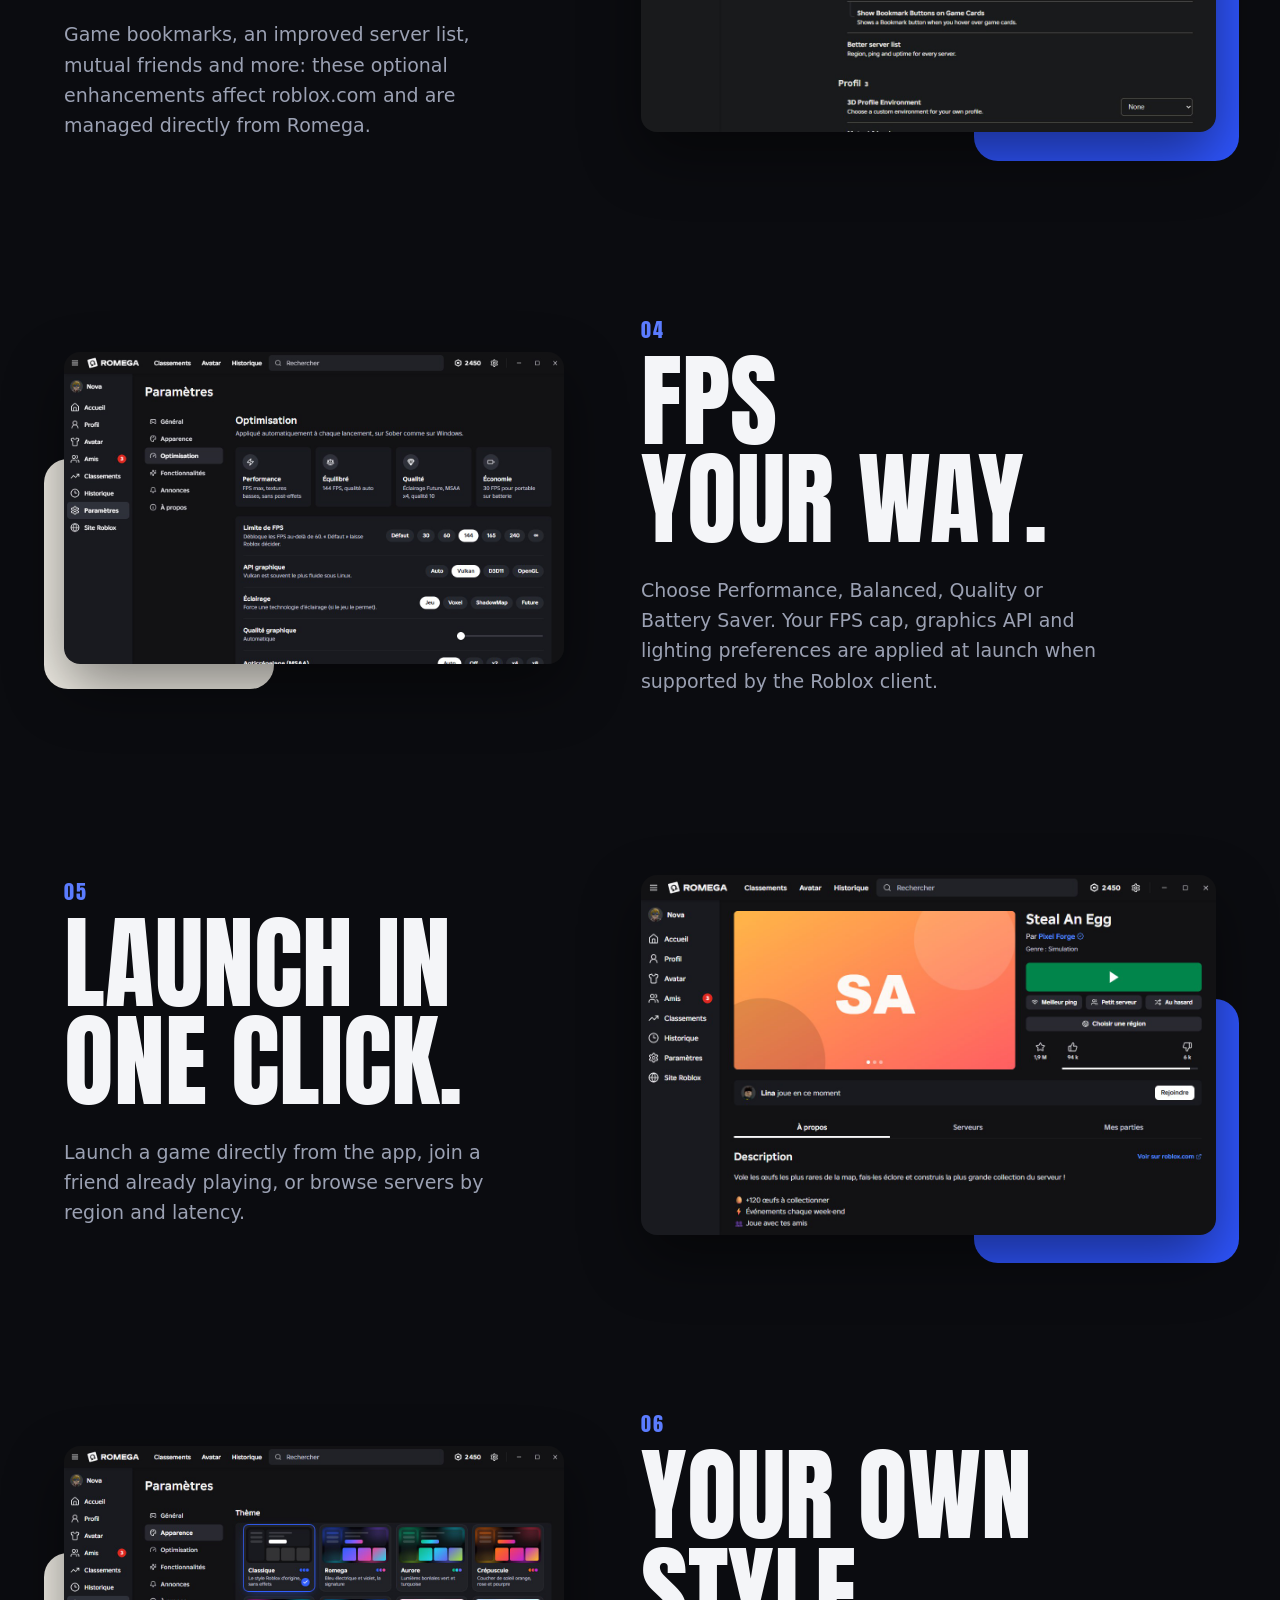
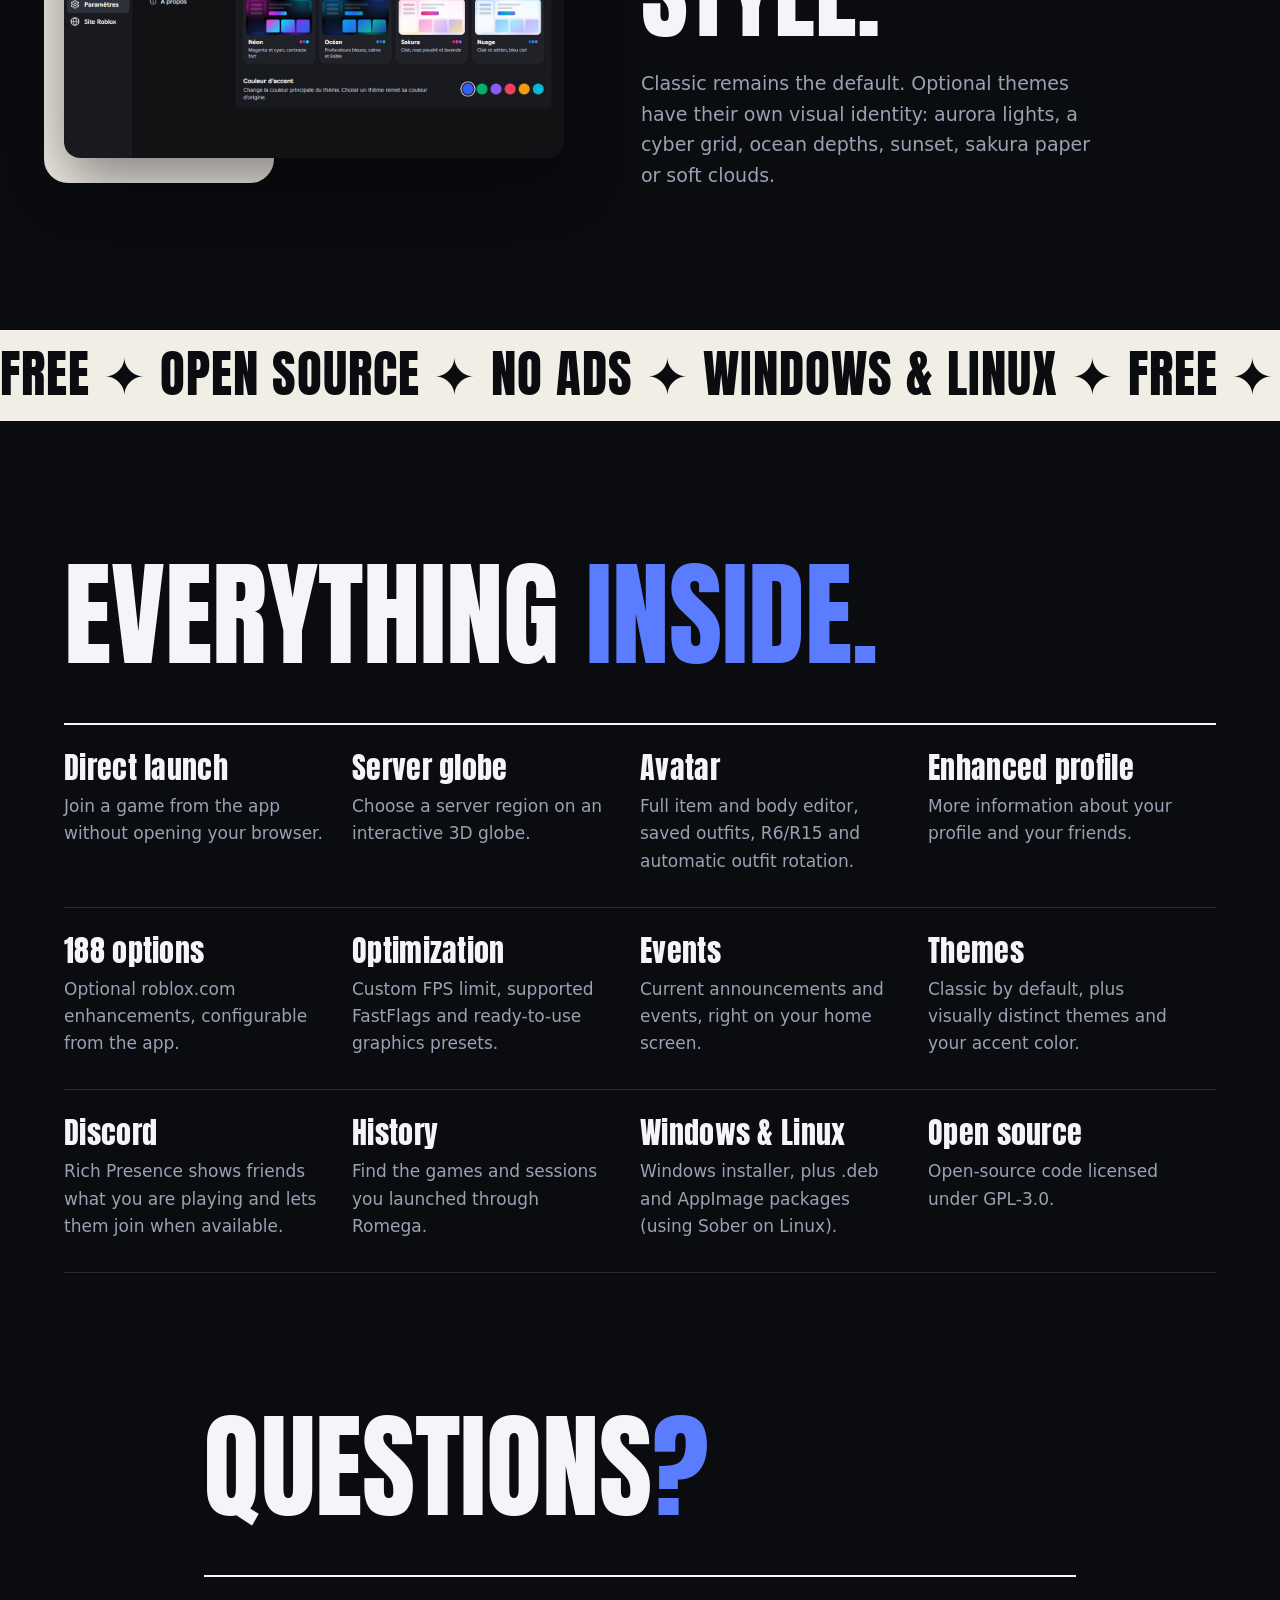
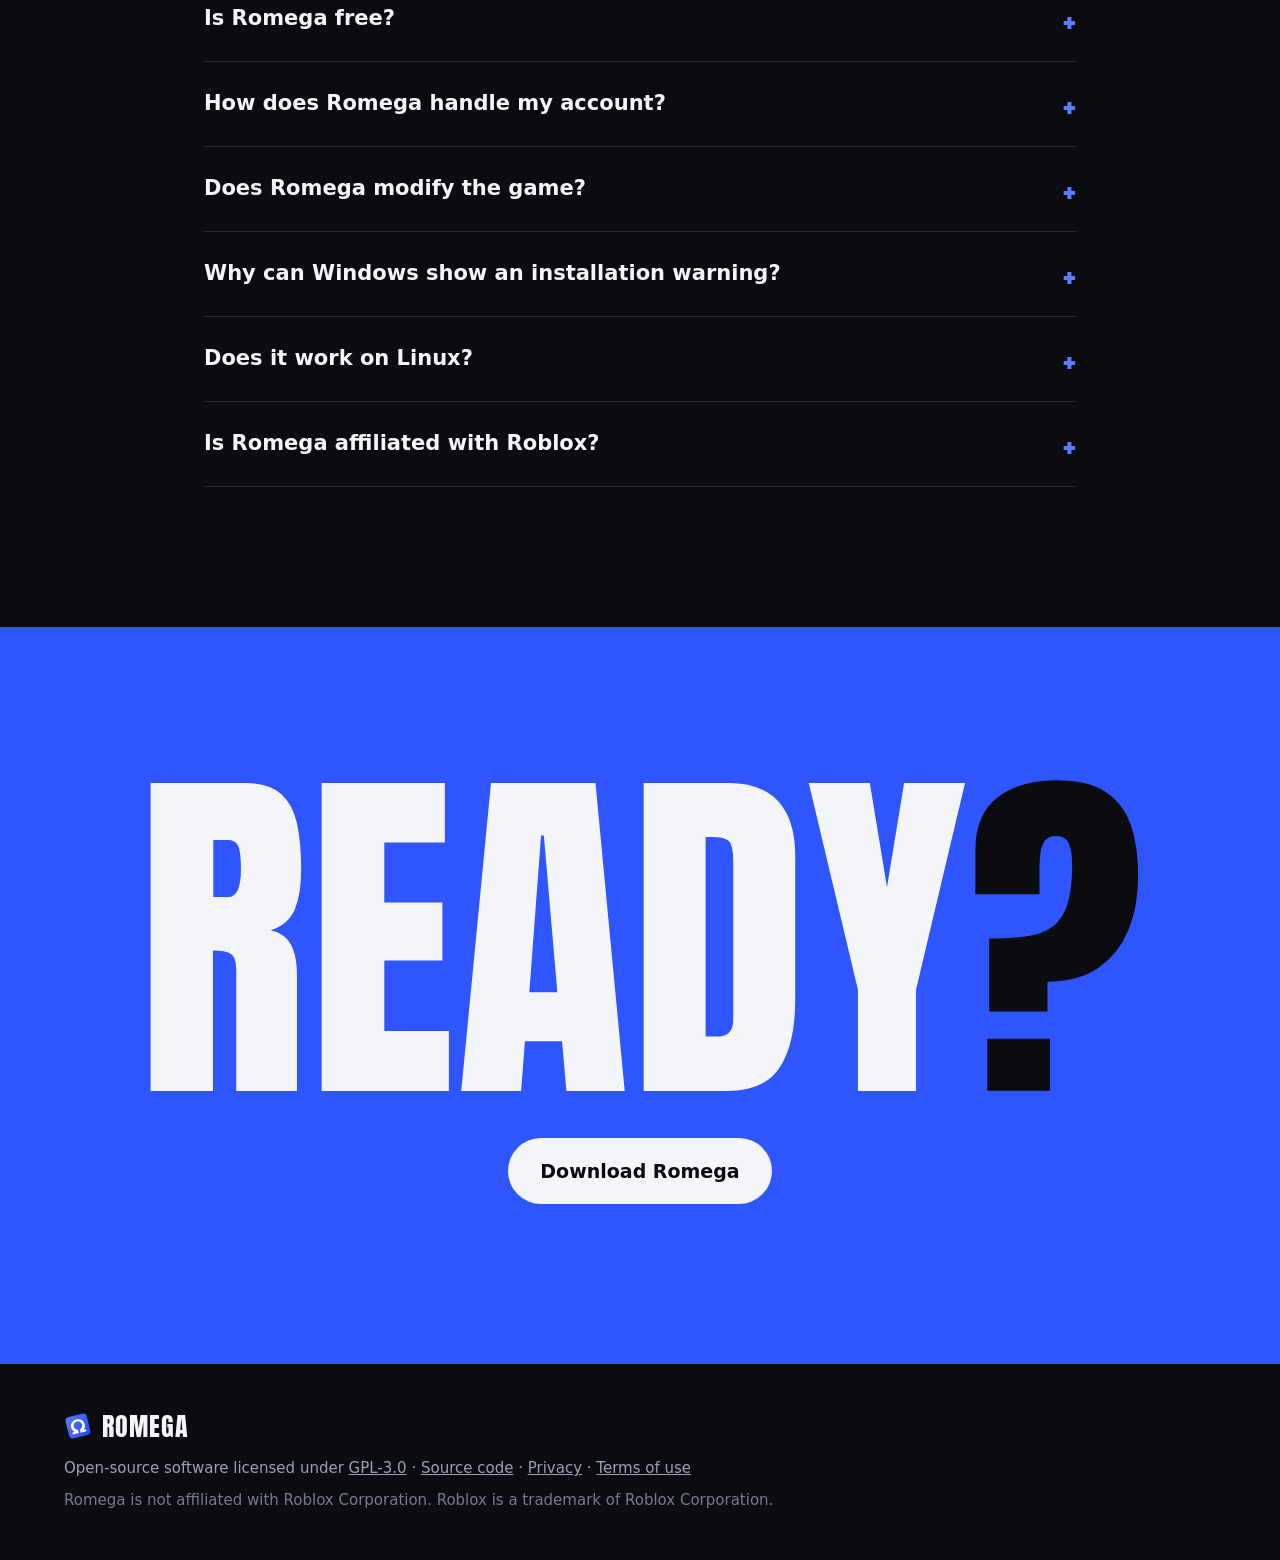
==== commit 2bdbb119: "Improve localization and website presentation" ====
--- a/website/index.html
+++ b/website/index.html
@@ -78,7 +78,7 @@
         <div class="show-text">
           <span class="num">02</span>
           <h2 class="big"><span class="line"><span>CHANGE</span></span><span class="line"><span>DE TÊTE.</span></span></h2>
-          <p>Tes tenues en un clic, R6 ou R15, et le changeur qui t’habille différemment à chaque partie.</p>
+          <p>Équipe les objets de ton inventaire, change les couleurs et les proportions du corps, passe de R6 à R15 ou alterne tes tenues : l’éditeur complet est intégré à Romega.</p>
         </div>
         <figure class="show-img"><img src="assets/avatar.jpg" alt="Page Avatar avec le rendu du personnage et les tenues enregistrées" loading="lazy" width="1280" height="800"></figure>
       </article>
@@ -114,7 +114,7 @@
         <div class="show-text">
           <span class="num">06</span>
           <h2 class="big"><span class="line"><span>À TON</span></span><span class="line"><span>STYLE.</span></span></h2>
-          <p>Classique par défaut, ou un des thèmes en verre dépoli : Aurore, Néon, Océan, Sakura… avec ta couleur d’accent.</p>
+          <p>Classique reste le thème par défaut. Les autres ont chacun leur identité : aurore, grille cyber, profondeurs marines, coucher de soleil, papier Sakura ou nuages légers.</p>
         </div>
         <figure class="show-img"><img src="assets/themes.jpg" alt="Choix du thème : Classique, Romega, Aurore, Néon…" loading="lazy" width="1280" height="800"></figure>
       </article>
@@ -133,12 +133,12 @@
       <ul class="feature-list">
         <li class="reveal"><h3>Lancement direct</h3><p>Rejoins un jeu depuis l’app, sans passer par le navigateur.</p></li>
         <li class="reveal"><h3>Globe des serveurs</h3><p>Choisis la région de ton serveur sur un globe 3D interactif.</p></li>
-        <li class="reveal"><h3>Avatar</h3><p>Tenues, R6/R15 et changeur de tenue à chaque partie.</p></li>
+        <li class="reveal"><h3>Avatar</h3><p>Éditeur d’objets et de corps, tenues, R6/R15 et rotation automatique.</p></li>
         <li class="reveal"><h3>Profil enrichi</h3><p>Plus d’infos sur ton profil et celui de tes amis.</p></li>
-        <li class="reveal"><h3>188 options</h3><p>Des améliorations pour roblox.com, réglables depuis l’app.</p></li>
-        <li class="reveal"><h3>Optimisation</h3><p>FPS débloqués, FastFlags et profils prêts à l’emploi.</p></li>
+        <li class="reveal"><h3>188 options</h3><p>Des améliorations optionnelles pour roblox.com, réglables depuis l’app.</p></li>
+        <li class="reveal"><h3>Optimisation</h3><p>Limite de FPS, FastFlags compatibles et profils graphiques prêts à l’emploi.</p></li>
         <li class="reveal"><h3>Événements</h3><p>Les annonces et événements du moment, dès l’accueil.</p></li>
-        <li class="reveal"><h3>Thèmes</h3><p>Classique ou verre dépoli, avec ta couleur d’accent.</p></li>
+        <li class="reveal"><h3>Thèmes</h3><p>Classique par défaut et des thèmes aux identités visuelles vraiment différentes.</p></li>
         <li class="reveal"><h3>Discord</h3><p>Rich Presence : tes amis voient à quoi tu joues et te rejoignent.</p></li>
         <li class="reveal"><h3>Historique</h3><p>Retrouve tous les jeux auxquels tu as joué.</p></li>
         <li class="reveal"><h3>Windows &amp; Linux</h3><p>Installateur Windows, paquets .deb et AppImage (via Sober).</p></li>
--- a/website/style.css
+++ b/website/style.css
@@ -259,6 +259,15 @@
 .legal-table tr:last-child td { border-bottom: 0; }
 .legal-back { margin-top: 16px; padding: 13px 24px; }
 
+/* Language picker */
+.sr-only { position: absolute; width: 1px; height: 1px; padding: 0; margin: -1px; overflow: hidden; clip: rect(0,0,0,0); white-space: nowrap; border: 0; }
+.language-picker { display: inline-flex; margin-left: auto; }
+.language-picker + .btn { margin-left: 0; }
+.language-picker select {
+  appearance: auto; min-height: 38px; padding: 0 8px; color: var(--ink); background: var(--bg-2);
+  border: 1px solid rgba(255,255,255,.12); border-radius: 999px; font: 600 13px var(--body); cursor: pointer;
+}
+
 /* Mobile */
 @media (max-width: 820px) {
   .nav { display: none; }
